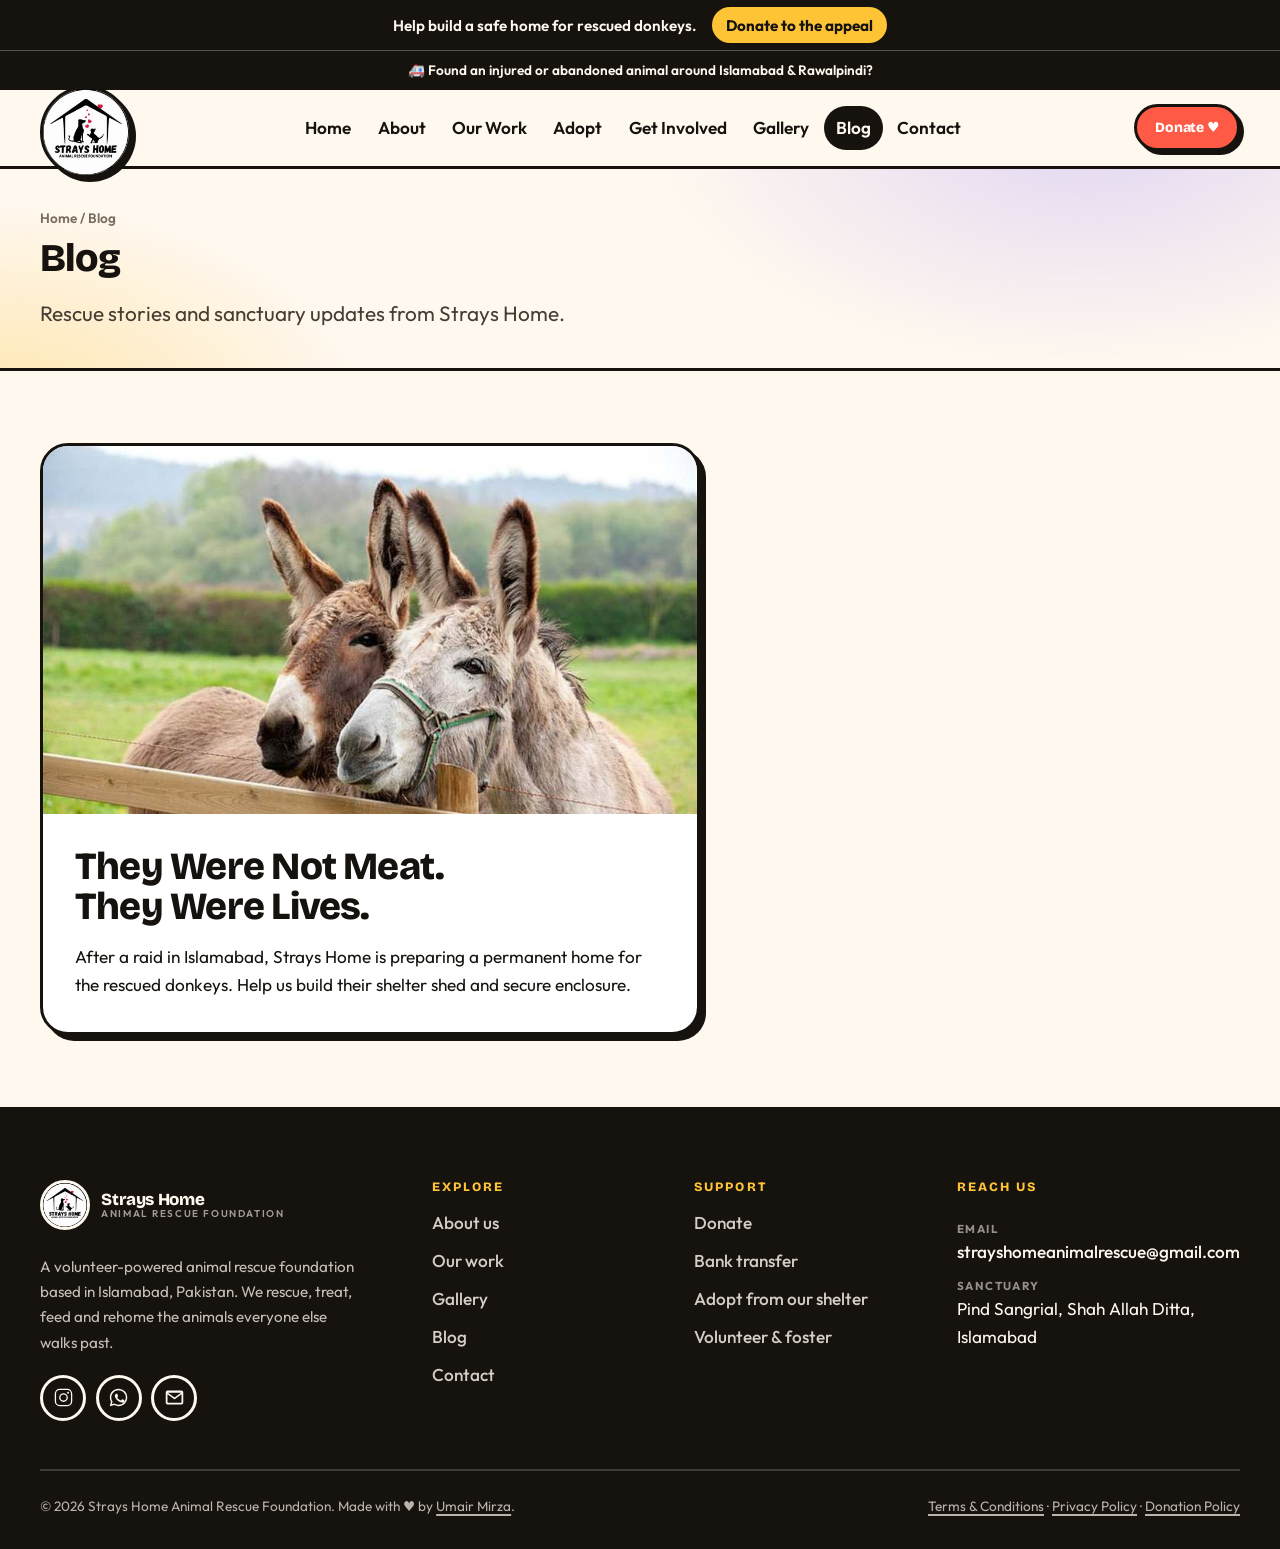
==== stories/index.html @ 831b4303 "Add donkey rescue story and donation appeal" ====
<!DOCTYPE html>
<html lang="en">
<head>
<meta charset="utf-8">
<meta name="viewport" content="width=device-width, initial-scale=1">
<title>Blog | Strays Home Animal Rescue Foundation</title>
<meta name="description" content="Read rescue stories and sanctuary updates from Strays Home Animal Rescue Foundation in Islamabad, Pakistan.">
<link rel="canonical" href="https://strayshome.com/stories/">
<meta name="robots" content="index, follow, max-image-preview:large">
<meta name="theme-color" content="#FFF8EF">
<meta property="og:type" content="website">
<meta property="og:site_name" content="Strays Home Animal Rescue Foundation">
<meta property="og:title" content="Blog | Strays Home Animal Rescue Foundation">
<meta property="og:description" content="Rescue stories and sanctuary updates from Strays Home in Islamabad.">
<meta property="og:url" content="https://strayshome.com/stories/">
<meta property="og:image" content="https://strayshome.com/logo.jpg">
<link rel="icon" href="../logo.jpg">
<link rel="preconnect" href="https://fonts.googleapis.com">
<link rel="preconnect" href="https://fonts.gstatic.com" crossorigin>
<link href="https://fonts.googleapis.com/css2?family=Bricolage+Grotesque:opsz,wght@12..96,700;12..96,800&family=Outfit:wght@400;500;600;700&display=swap" rel="stylesheet">
<link rel="stylesheet" href="../assets/css/styles.css">
<script type="application/ld+json">
{
  "@context": "https://schema.org",
  "@type": "BreadcrumbList",
  "itemListElement": [
    { "@type": "ListItem", "position": 1, "name": "Home", "item": "https://strayshome.com/" },
    { "@type": "ListItem", "position": 2, "name": "Blog", "item": "https://strayshome.com/stories/" }
  ]
}
</script>
</head>
<body>
<a class="skip-link" href="#main">Skip to content</a>

<div class="rescue-appeal">
  <div class="wrap rescue-appeal__inner">
    <p>Help build a safe home for rescued donkeys.</p>
    <a class="rescue-appeal__link" href="../donate.html#donkey-rescue">Donate to the appeal</a>
  </div>
</div>

<div class="topbar">
  <div class="wrap topbar__inner">
    <span>🚑 Found an injured or abandoned animal around Islamabad &amp; Rawalpindi?</span>

  </div>
</div>

<header class="site-header">
  <div class="wrap site-header__inner">
    <a class="brand" href="../index.html">
      <img class="brand__mark" src="../logo.jpg" alt="" width="50" height="50">
      <span>
        <span class="brand__name">Strays Home</span>
        <span class="brand__sub">Animal Rescue Foundation</span>
      </span>
    </a>
    <nav class="nav" id="primary-nav" aria-label="Primary">
      <a href="../index.html">Home</a>
      <a href="../about.html">About</a>
      <a href="../our-work.html">Our Work</a>
      <a href="../adopt.html">Adopt</a>
      <a href="../get-involved.html">Get Involved</a>
      <a href="../gallery.html">Gallery</a>
      <a href="./" aria-current="page">Blog</a>
      <a href="../contact.html">Contact</a>
      <a class="btn btn--sm nav__cta" href="../donate.html">Donate ♥</a>
    </nav>
    <div class="header-cta">
      <a class="btn btn--sm" href="../donate.html">Donate ♥</a>
      <button class="nav-toggle" type="button" aria-expanded="false" aria-controls="primary-nav" aria-label="Open menu"><span></span></button>
    </div>
  </div>
</header>

<main id="main">
  <section class="page-hero page-hero--compact">
    <div class="wrap">
      <p class="crumbs"><a href="../index.html">Home</a> / Blog</p>
      <h1>Blog</h1>
      <p class="lede mt-2">Rescue stories and sanctuary updates from Strays Home.</p>
    </div>
  </section>

  <section class="section section--tight" aria-label="Blog posts">
    <div class="wrap story-list">
      <article class="card story-preview">
        <img class="story-preview__photo" src="../assets/stories/donkey-rescue/donkeys-at-fence.jpg" alt="Two donkeys looking over a wooden fence" width="860" height="573" decoding="async">
        <div class="story-preview__body">
          <h2><a href="they-were-not-meat-they-were-lives/">They Were Not Meat. They Were Lives.</a></h2>
          <p class="mt-2">After a raid in Islamabad, Strays Home is preparing a permanent home for the rescued donkeys. Help us build their shelter shed and secure enclosure.</p>
        </div>
      </article>
    </div>
  </section>
</main>

<footer class="site-footer">
  <div class="wrap">
    <div class="footer__grid">
      <div>
        <a class="brand" href="../index.html">
          <img class="brand__mark" src="../logo.jpg" alt="" width="50" height="50">
          <span>
            <span class="brand__name">Strays Home</span>
            <span class="brand__sub">Animal Rescue Foundation</span>
          </span>
        </a>
        <p class="footer__about mt-2">
          A volunteer-powered animal rescue foundation based in Islamabad, Pakistan. We rescue,
          treat, feed and rehome the animals everyone else walks past.
        </p>
        <div class="socials">
          <a href="https://www.instagram.com/strayshomeanimalrescue" target="_blank" rel="noopener" aria-label="Strays Home on Instagram">
            <svg viewBox="0 0 24 24" aria-hidden="true"><path d="M7.75 2h8.5A5.75 5.75 0 0 1 22 7.75v8.5A5.75 5.75 0 0 1 16.25 22h-8.5A5.75 5.75 0 0 1 2 16.25v-8.5A5.75 5.75 0 0 1 7.75 2Zm0 1.5A4.25 4.25 0 0 0 3.5 7.75v8.5a4.25 4.25 0 0 0 4.25 4.25h8.5a4.25 4.25 0 0 0 4.25-4.25v-8.5A4.25 4.25 0 0 0 16.25 3.5h-8.5ZM12 7a5 5 0 1 1 0 10 5 5 0 0 1 0-10Zm0 1.5a3.5 3.5 0 1 0 0 7 3.5 3.5 0 0 0 0-7Zm5.25-.88a1.12 1.12 0 1 1 0-2.25 1.12 1.12 0 0 1 0 2.25Z"/></svg>
          </a>
          <a href="https://wa.me/923401534915" target="_blank" rel="noopener" aria-label="Message Strays Home on WhatsApp">
            <svg viewBox="0 0 24 24" aria-hidden="true"><path d="M12.04 2c-5.5 0-9.96 4.46-9.96 9.96 0 1.76.46 3.48 1.34 5L2 22l5.2-1.36a9.9 9.9 0 0 0 4.84 1.24c5.5 0 9.96-4.46 9.96-9.96 0-2.66-1.04-5.16-2.92-7.04A9.88 9.88 0 0 0 12.04 2Zm0 1.68c2.22 0 4.3.86 5.87 2.43a8.25 8.25 0 0 1 2.43 5.87c0 4.57-3.72 8.28-8.3 8.28a8.28 8.28 0 0 1-4.22-1.16l-.3-.18-3.13.82.84-3.05-.2-.31a8.24 8.24 0 0 1-1.27-4.4c0-4.57 3.72-8.3 8.28-8.3Zm-2.5 4.1c-.18 0-.47.07-.72.34-.25.27-.95.93-.95 2.26 0 1.33.97 2.62 1.11 2.8.14.18 1.9 2.9 4.62 3.97 2.26.89 2.72.71 3.21.67.49-.05 1.58-.65 1.8-1.27.22-.63.22-1.16.16-1.27-.07-.11-.25-.18-.52-.31-.27-.14-1.58-.78-1.83-.87-.24-.09-.42-.13-.6.14-.18.27-.68.87-.84 1.05-.15.18-.31.2-.58.07-.27-.14-1.13-.42-2.15-1.33-.8-.71-1.33-1.58-1.49-1.85-.16-.27-.02-.42.12-.55.12-.12.27-.31.4-.47.14-.16.18-.27.27-.45.09-.18.05-.34-.02-.47-.07-.14-.6-1.45-.82-1.98-.22-.52-.44-.45-.6-.46h-.51Z"/></svg>
          </a>
          <a href="mailto:strayshomeanimalrescue@gmail.com" aria-label="Email Strays Home">
            <svg viewBox="0 0 24 24" aria-hidden="true"><path d="M2 6a2 2 0 0 1 2-2h16a2 2 0 0 1 2 2v12a2 2 0 0 1-2 2H4a2 2 0 0 1-2-2V6Zm2.4.5L12 12l7.6-5.5H4.4ZM20 8.3l-7.42 5.36a1 1 0 0 1-1.16 0L4 8.3V18h16V8.3Z"/></svg>
          </a>

        </div>
      </div>
      <div>
        <h4>Explore</h4>
        <ul class="footer__links">
          <li><a href="../about.html">About us</a></li>
          <li><a href="../our-work.html">Our work</a></li>
          <li><a href="../gallery.html">Gallery</a></li>
          <li><a href="./">Blog</a></li>
          <li><a href="../contact.html">Contact</a></li>
        </ul>
      </div>
      <div>
        <h4>Support</h4>
        <ul class="footer__links">
          <li><a href="../donate.html">Donate</a></li>
          <li><a href="../donate.html#bank">Bank transfer</a></li>
          <li><a href="../adopt.html">Adopt from our shelter</a></li>
          <li><a href="../get-involved.html">Volunteer &amp; foster</a></li>
        </ul>
      </div>
      <div>
        <h4>Reach us</h4>
        <ul class="footer__links footer__links--contact">
          <li></li>
          <li><strong>Email</strong><a href="mailto:strayshomeanimalrescue@gmail.com">strayshomeanimalrescue@gmail.com</a></li>
          <li><strong>Sanctuary</strong>Pind Sangrial, Shah Allah Ditta, Islamabad</li>
        </ul>
      </div>
    </div>
    <div class="footer__bottom">
      <p>© <span data-year>2026</span> Strays Home Animal Rescue Foundation. Made with ♥ by <a href="https://www.linkedin.com/in/umair-m/" target="_blank" rel="noopener">Umair Mirza</a>.</p>
      <p>
        <a href="../terms.html">Terms &amp; Conditions</a> ·
        <a href="../privacy.html">Privacy Policy</a> ·
        <a href="../donate.html#transparency">Donation Policy</a>
      </p>
    </div>
  </div>
</footer>

<button class="to-top" type="button" aria-label="Back to top">↑</button>
<script src="../assets/js/main.js" defer></script>
</body>
</html>
---- assets/css/styles.css ----
/* =========================================================
   Strays Home Animal Rescue Foundation
   Design system + components
   ========================================================= */

/* ---------- Tokens ---------- */
:root {
  --ink: #16130f;
  --ink-2: #463d33;
  --ink-3: #7a6d60;

  --cream: #fff8ef;
  --cream-2: #ffeedd;
  --paper: #ffffff;

  --coral: #ff5a45;
  --coral-dark: #d83a26;
  --sun: #ffc336;
  --teal: #0fb6a0;
  --grape: #7b61ff;
  --sky: #37c2ff;

  --ring: rgba(255, 90, 69, 0.35);

  --r-sm: 12px;
  --r-md: 20px;
  --r-lg: 28px;
  --r-xl: 40px;
  --r-pill: 999px;

  --bd: 3px solid var(--ink);
  --shadow: 6px 6px 0 var(--ink);
  --shadow-sm: 4px 4px 0 var(--ink);
  --shadow-lg: 10px 10px 0 var(--ink);
  --shadow-soft: 0 18px 40px -18px rgba(22, 19, 15, 0.45);

  --maxw: 1200px;
  --pad: clamp(1rem, 4vw, 2.5rem);

  --font-display: "Bricolage Grotesque", "Outfit", system-ui, sans-serif;
  --font-body: "Outfit", system-ui, -apple-system, "Segoe UI", sans-serif;

  --header-h: 76px;
}

/* ---------- Reset ---------- */
*,
*::before,
*::after { box-sizing: border-box; }

* { margin: 0; }

html {
  -webkit-text-size-adjust: 100%;
  scroll-behavior: smooth;
  scroll-padding-top: calc(var(--header-h) + 16px);
}

body {
  font-family: var(--font-body);
  background: var(--cream);
  color: var(--ink);
  line-height: 1.65;
  font-size: clamp(1rem, 0.96rem + 0.2vw, 1.075rem);
  -webkit-font-smoothing: antialiased;
  overflow-x: hidden;
}

img, svg, video { display: block; max-width: 100%; }
img { height: auto; }

button, input, select, textarea { font: inherit; color: inherit; }

a { color: inherit; text-decoration-thickness: 2px; text-underline-offset: 3px; }

:focus-visible {
  outline: 3px solid var(--grape);
  outline-offset: 3px;
  border-radius: 6px;
}

h1, h2, h3, h4 {
  font-family: var(--font-display);
  line-height: 1.05;
  letter-spacing: -0.02em;
  font-weight: 800;
  text-wrap: balance;
}

h1 { font-size: clamp(2.4rem, 1.4rem + 4.4vw, 4.6rem); }
h2 { font-size: clamp(1.9rem, 1.2rem + 2.8vw, 3.1rem); }
h3 { font-size: clamp(1.25rem, 1.05rem + 0.9vw, 1.6rem); }

p { text-wrap: pretty; }

::selection { background: var(--sun); color: var(--ink); }

/* ---------- Utilities ---------- */
.wrap {
  width: min(100% - (var(--pad) * 2), var(--maxw));
  margin-inline: auto;
}
.wrap--wide { width: min(100% - (var(--pad) * 2), 1420px); }
.wrap--narrow {
  width: min(100% - (var(--pad) * 2), 760px);
  margin-inline: auto;
}

.section { padding-block: clamp(3.5rem, 2rem + 6vw, 7rem); position: relative; }
.section--tight { padding-block: clamp(2.5rem, 1.5rem + 4vw, 4.5rem); }

.skip-link {
  position: absolute;
  left: 12px;
  top: -100px;
  z-index: 999;
  background: var(--ink);
  color: var(--cream);
  padding: 0.75rem 1.25rem;
  border-radius: var(--r-pill);
  font-weight: 700;
  transition: top 0.2s ease;
}
.skip-link:focus { top: 12px; }

.sr-only {
  position: absolute;
  width: 1px; height: 1px;
  padding: 0; margin: -1px;
  overflow: hidden;
  clip: rect(0 0 0 0);
  white-space: nowrap;
  border: 0;
}

.center { text-align: center; }
.mx-auto { margin-inline: auto; }
.mt-1 { margin-top: 0.5rem; }
.mt-2 { margin-top: 1rem; }
.mt-3 { margin-top: 1.75rem; }
.mt-4 { margin-top: 2.5rem; }
.lede {
  font-size: clamp(1.05rem, 1rem + 0.5vw, 1.3rem);
  color: var(--ink-2);
  max-width: 62ch;
}
.muted { color: var(--ink-3); }
.small { font-size: 0.875rem; }

/* ---------- Eyebrow / chips ---------- */
.eyebrow {
  display: inline-flex;
  align-items: center;
  gap: 0.5rem;
  font-family: var(--font-display);
  font-weight: 800;
  font-size: 0.78rem;
  letter-spacing: 0.16em;
  text-transform: uppercase;
  background: var(--ink);
  color: var(--cream);
  padding: 0.4rem 0.9rem;
  border-radius: var(--r-pill);
}
.eyebrow--sun { background: var(--sun); color: var(--ink); }
.eyebrow--teal { background: var(--teal); color: #04211d; }
.eyebrow--coral { background: var(--coral); color: #fff; }

.chip {
  display: inline-flex;
  align-items: center;
  gap: 0.45rem;
  border: var(--bd);
  background: var(--paper);
  border-radius: var(--r-pill);
  padding: 0.35rem 0.85rem;
  font-weight: 600;
  font-size: 0.9rem;
}

/* ---------- Buttons ---------- */
.btn {
  --btn-bg: var(--coral);
  --btn-fg: #fff;
  display: inline-flex;
  align-items: center;
  justify-content: center;
  gap: 0.6rem;
  font-family: var(--font-display);
  font-weight: 800;
  font-size: 1rem;
  letter-spacing: -0.01em;
  text-decoration: none;
  background: var(--btn-bg);
  color: var(--btn-fg);
  border: var(--bd);
  border-radius: var(--r-pill);
  padding: 0.85rem 1.6rem;
  box-shadow: var(--shadow-sm);
  cursor: pointer;
  transition: transform 0.14s ease, box-shadow 0.14s ease, background 0.18s ease;
}
.btn:hover { transform: translate(-2px, -2px); box-shadow: 7px 7px 0 var(--ink); }
.btn:active { transform: translate(2px, 2px); box-shadow: 1px 1px 0 var(--ink); }

.btn--sun { --btn-bg: var(--sun); --btn-fg: var(--ink); }
.btn--teal { --btn-bg: var(--teal); --btn-fg: #04211d; }
.btn--grape { --btn-bg: var(--grape); --btn-fg: #fff; }
.btn--ink { --btn-bg: var(--ink); --btn-fg: var(--cream); }
.btn--paper { --btn-bg: var(--paper); --btn-fg: var(--ink); }
.btn--lg { font-size: 1.1rem; padding: 1.05rem 2rem; box-shadow: var(--shadow); }
.btn--sm { font-size: 0.875rem; padding: 0.55rem 1.1rem; }
.btn--block { width: 100%; }

.btn-row { display: flex; flex-wrap: wrap; gap: 0.9rem; }

/* ---------- Header ---------- */
.topbar {
  background: var(--ink);
  color: var(--cream);
  font-size: 0.85rem;
  font-weight: 600;
}
.topbar__inner {
  display: flex;
  align-items: center;
  justify-content: center;
  gap: 1.25rem;
  flex-wrap: wrap;
  padding: 0.5rem 0;
  text-align: center;
}
.topbar a { color: var(--sun); font-weight: 800; }
@media (max-width: 780px) {
  .topbar { display: none; }
}

.rescue-appeal {
  background: var(--ink);
  color: var(--cream);
  border-bottom: 1px solid rgba(255, 248, 239, 0.28);
}
.rescue-appeal__inner {
  display: flex;
  flex-wrap: wrap;
  align-items: center;
  justify-content: center;
  gap: 0.35rem 1rem;
  padding-block: 0.45rem;
  text-align: center;
  font-size: 0.95rem;
  font-weight: 600;
}
.rescue-appeal__link {
  display: inline-flex;
  align-items: center;
  min-height: 36px;
  padding-inline: 0.9rem;
  border-radius: var(--r-pill);
  background: var(--sun);
  color: var(--ink);
  font-weight: 700;
  text-decoration: none;
}
.rescue-appeal__link:hover { background: var(--cream); text-decoration: underline; }

.site-header {
  position: sticky;
  top: 0;
  z-index: 100;
  background: rgba(255, 248, 239, 0.86);
  backdrop-filter: blur(14px);
  -webkit-backdrop-filter: blur(14px);
  border-bottom: 3px solid var(--ink);
}
.site-header__inner {
  min-height: var(--header-h);
  display: flex;
  align-items: center;
  gap: 1rem;
  justify-content: space-between;
}

.brand {
  display: inline-flex;
  align-items: center;
  gap: 0.7rem;
  text-decoration: none;
  font-family: var(--font-display);
  font-weight: 800;
  line-height: 1.02;
}
.brand__mark {
  width: 50px; height: 50px;
  border-radius: 50%;
  border: 3px solid var(--ink);
  background: var(--ink);
  flex: none;
}
.brand__name { font-size: 1.06rem; letter-spacing: -0.02em; }
.brand__sub {
  display: block;
  font-family: var(--font-body);
  font-weight: 600;
  font-size: 0.62rem;
  letter-spacing: 0.16em;
  text-transform: uppercase;
  color: var(--ink-3);
}
.site-header .brand > span {
  position: absolute;
  width: 1px;
  height: 1px;
  padding: 0;
  margin: -1px;
  overflow: hidden;
  clip: rect(0 0 0 0);
  white-space: nowrap;
  border: 0;
}
.site-header .brand__mark {
  width: 92px;
  height: 92px;
  margin-block: -18px;
  background: var(--paper);
  box-shadow: var(--shadow-sm);
  transform: translateY(4px);
}
@media (max-width: 520px) {
  .site-header .brand__mark {
    width: 86px;
    height: 86px;
    margin-block: -15px;
    transform: translateY(3px);
  }
}

.nav { display: flex; align-items: center; gap: 0.15rem; }
.nav a {
  text-decoration: none;
  font-weight: 600;
  padding: 0.5rem 0.75rem;
  border-radius: var(--r-pill);
  white-space: nowrap;
  transition: background 0.15s ease, color 0.15s ease;
}
.nav a:hover { background: var(--cream-2); }
.nav a[aria-current="page"],
.nav a[aria-current="location"] {
  background: var(--ink);
  color: var(--cream);
}
.nav .nav__cta { display: none; }

.header-cta { display: flex; align-items: center; gap: 0.6rem; }

.nav-toggle {
  display: none;
  width: 48px; height: 48px;
  border: var(--bd);
  border-radius: 14px;
  background: var(--paper);
  box-shadow: var(--shadow-sm);
  cursor: pointer;
  place-items: center;
}
.nav-toggle span {
  display: block;
  width: 22px; height: 3px;
  background: var(--ink);
  border-radius: 3px;
  position: relative;
  transition: transform 0.2s ease, opacity 0.2s ease;
}
.nav-toggle span::before,
.nav-toggle span::after {
  content: "";
  position: absolute;
  left: 0;
  width: 22px; height: 3px;
  background: var(--ink);
  border-radius: 3px;
  transition: transform 0.2s ease;
}
.nav-toggle span::before { top: -7px; }
.nav-toggle span::after { top: 7px; }
.nav-toggle[aria-expanded="true"] span { background: transparent; }
.nav-toggle[aria-expanded="true"] span::before { top: 0; transform: rotate(45deg); }
.nav-toggle[aria-expanded="true"] span::after { top: 0; transform: rotate(-45deg); }

@media (max-width: 1080px) {
  .nav-toggle { display: grid; }
  .header-cta .btn { display: none; }
  .nav {
    position: absolute;
    top: 100%;
    left: 0;
    right: 0;
    flex-direction: column;
    align-items: stretch;
    gap: 0.25rem;
    background: var(--cream);
    border-bottom: 3px solid var(--ink);
    padding: 1rem var(--pad) 1.75rem;
    max-height: calc(100dvh - var(--header-h));
    overflow-y: auto;
    opacity: 0;
    visibility: hidden;
    transform: translateY(-10px);
    transition: transform 0.25s cubic-bezier(0.22, 1, 0.36, 1), opacity 0.2s ease, visibility 0.2s;
    box-shadow: var(--shadow-soft);
  }
  .nav[data-open="true"] { opacity: 1; visibility: visible; transform: translateY(0); }
  .nav a { padding: 0.85rem 1rem; font-size: 1.05rem; border-radius: 14px; }
  .nav .btn { margin-top: 0.75rem; }
  .nav .nav__cta { display: inline-flex; }
}

/* ---------- Hero ---------- */
.hero {
  position: relative;
  overflow: hidden;
  padding-block: clamp(1.75rem, 0.75rem + 4vw, 3.25rem) clamp(1.75rem, 0.9rem + 3vw, 3.25rem);
  background:
    radial-gradient(900px 520px at 88% -10%, rgba(255, 195, 54, 0.35), transparent 62%),
    var(--cream);
}
.hero__grid {
  display: grid;
  grid-template-columns: 1.05fr 0.95fr;
  grid-template-areas:
    "intro   art"
    "lede    art"
    "actions art";
  gap: clamp(2rem, 4vw, 4rem);
  align-items: start;
  margin-top: 20px;
}
.hero__intro { grid-area: intro; }
.hero__lede { grid-area: lede; }
.hero__art { grid-area: art; }
.hero__actions { grid-area: actions; }
@media (max-width: 900px) {
  .hero__grid {
    grid-template-columns: 1fr;
    grid-template-areas:
      "intro"
      "lede"
      "art"
      "actions";
  }
  .hero__actions {
    width: min(88vw, 440px);
    margin-inline: auto;
    text-align: center;
  }
  .hero__actions .btn-row {
    justify-content: center;
    transform: translateX(-0.75rem);
  }
  .hero__stats { justify-content: center; }
  .hero__stat { text-align: center; }
  .hero__stat--desktop { display: none; }
  .hero__intro .eyebrow { display: none; }
}

.hero h1 { font-size: clamp(2.2rem, 1.3rem + 3.3vw, 3.6rem); }

.hero h1 .hl {
  position: relative;
  display: inline-block;
  color: var(--coral);
}
.hero h1 .hl::after {
  content: "";
  position: absolute;
  left: -2%;
  right: -2%;
  bottom: 0.06em;
  height: 0.24em;
  background: var(--sun);
  border-radius: var(--r-pill);
  z-index: -1;
  transform: rotate(-1.2deg);
}

.hero__stats {
  display: flex;
  flex-wrap: wrap;
  gap: 0.75rem 2rem;
  margin-top: 1.75rem;
  padding-top: 1.25rem;
  border-top: 3px dashed rgba(22, 19, 15, 0.25);
}
.hero__stat strong {
  display: block;
  font-family: var(--font-display);
  font-size: clamp(1.6rem, 1.2rem + 1.4vw, 2.3rem);
  line-height: 1;
}
.hero__stat span { font-size: 0.85rem; font-weight: 600; color: var(--ink-2); }

.hero__art {
  position: relative;
  margin-top: clamp(0.75rem, 1.5vw, 1.35rem);
}
@media (max-width: 900px) {
  .hero__art {
    margin-top: 0;
    width: min(88vw, 440px);
    margin-inline: auto;
  }
}
.hero__card {
  border: var(--bd);
  border-radius: var(--r-xl);
  overflow: hidden;
  box-shadow: var(--shadow-lg);
  background: var(--paper);
  aspect-ratio: 4 / 4.2;
  max-height: min(58vh, 540px);
  transform: rotate(1.4deg);
}
@media (max-width: 900px) {
  .hero__card { transform: none; }
}
.hero__card img,
.hero__card .ph { width: 100%; height: 100%; object-fit: cover; }

.hero__badge {
  position: absolute;
  border: var(--bd);
  border-radius: var(--r-md);
  background: var(--paper);
  box-shadow: var(--shadow-sm);
  padding: 0.7rem 1rem;
  font-weight: 700;
  font-size: 0.9rem;
  display: flex;
  align-items: center;
  gap: 0.6rem;
}
.hero__badge--a { left: -10px; top: 12%; transform: rotate(-4deg); background: var(--sun); }
.hero__badge--b { right: -10px; bottom: 10%; transform: rotate(3deg); background: var(--teal); color: #04211d; }
@media (max-width: 520px) {
  .hero__badge--a { left: 0; }
  .hero__badge--b { right: 0; }
}

/* ---------- Ticker ---------- */
.ticker {
  background: var(--ink);
  color: var(--cream);
  border-block: 3px solid var(--ink);
  overflow: hidden;
  padding: 0.7rem 0;
}
.ticker__track {
  display: flex;
  gap: 2.5rem;
  width: max-content;
  animation: slide-x 28s linear infinite;
}
.ticker__track span {
  font-family: var(--font-display);
  font-weight: 800;
  text-transform: uppercase;
  letter-spacing: 0.1em;
  font-size: 0.95rem;
  display: inline-flex;
  align-items: center;
  gap: 2.5rem;
  white-space: nowrap;
}
.ticker__track span::after { content: "🐾"; }

@keyframes slide-x {
  from { transform: translateX(0); }
  to { transform: translateX(-50%); }
}

/* ---------- Section heads ---------- */
.section__head { max-width: 68ch; margin-bottom: clamp(2rem, 1rem + 2vw, 3rem); }
.section__head.center { margin-inline: auto; }
.section__head .eyebrow { margin-bottom: 1rem; }
.section__head p { margin-top: 1rem; }

/* ---------- Cards ---------- */
.grid { display: grid; gap: clamp(1rem, 0.6rem + 1.4vw, 1.75rem); }
.grid--2 { grid-template-columns: repeat(auto-fit, minmax(280px, 1fr)); }
.grid--3 { grid-template-columns: repeat(auto-fit, minmax(268px, 1fr)); }
.grid--4 { grid-template-columns: repeat(auto-fit, minmax(215px, 1fr)); }

.card {
  background: var(--paper);
  border: var(--bd);
  border-radius: var(--r-lg);
  padding: clamp(1.4rem, 1rem + 1vw, 2rem);
  box-shadow: var(--shadow);
  display: flex;
  flex-direction: column;
  gap: 0.75rem;
  transition: transform 0.16s ease, box-shadow 0.16s ease;
}
.card--hover:hover { transform: translate(-3px, -3px); box-shadow: 9px 9px 0 var(--ink); }
.card--cream { background: var(--cream-2); }
.card--sun { background: var(--sun); }
.card--teal { background: var(--teal); color: #04211d; }
.card--coral { background: var(--coral); color: #fff; }
.card--ink { background: var(--ink); color: var(--cream); }
.card--ink .muted, .card--coral .muted { color: rgba(255, 255, 255, 0.75); }
.card p { color: inherit; }
.card--flat { box-shadow: none; }

.card__icon {
  width: 56px; height: 56px;
  display: grid;
  place-items: center;
  border: var(--bd);
  border-radius: 18px;
  background: var(--cream);
  font-size: 1.6rem;
  flex: none;
}
.card h3 { margin-top: 0.25rem; }
.card__link {
  margin-top: auto;
  padding-top: 0.5rem;
  font-family: var(--font-display);
  font-weight: 800;
  text-decoration: none;
  display: inline-flex;
  align-items: center;
  gap: 0.4rem;
  max-width: 100%;
  overflow-wrap: anywhere;
  word-break: break-word;
}
.card__link:hover { gap: 0.75rem; }
.card__link::after { content: "→"; transition: transform 0.15s ease; }

/* ---------- Stats band ---------- */
.stats {
  background: var(--ink);
  color: var(--cream);
  border-block: 3px solid var(--ink);
}
.stats__grid {
  display: grid;
  grid-template-columns: repeat(auto-fit, minmax(180px, 1fr));
  gap: 1.5rem;
  padding-block: clamp(2.5rem, 1.5rem + 3vw, 4rem);
  text-align: center;
}
.stat__num {
  font-family: var(--font-display);
  font-weight: 800;
  font-size: clamp(2.4rem, 1.6rem + 3vw, 4rem);
  line-height: 1;
  color: var(--sun);
}
.stat__num .plus { color: var(--coral); }
.stat__label {
  margin-top: 0.5rem;
  font-weight: 600;
  font-size: 0.92rem;
  color: rgba(255, 248, 239, 0.78);
}

/* ---------- Marquee gallery ---------- */
.marquee-block { overflow: hidden; padding-block: clamp(1.5rem, 1rem + 2vw, 3rem); }
.marquee {
  display: flex;
  gap: 1.1rem;
  width: max-content;
  padding-block: 0.55rem;
  animation: slide-x var(--speed, 60s) linear infinite;
}
.marquee--reverse { animation-direction: reverse; }

.marquee__item {
  width: clamp(190px, 24vw, 300px);
  aspect-ratio: 4 / 5;
  border: var(--bd);
  border-radius: var(--r-md);
  overflow: hidden;
  box-shadow: var(--shadow-sm);
  background: var(--cream-2);
  flex: none;
  position: relative;
  padding: 0;
  cursor: zoom-in;
  transition: transform 0.18s ease;
}
.marquee__item:nth-child(odd) { transform: rotate(-1.1deg); }
.marquee__item:nth-child(even) { transform: rotate(1.1deg); }
.marquee__item:hover { transform: rotate(0deg) scale(1.03); z-index: 2; }
.marquee__item img,
.marquee__item .ph { width: 100%; height: 100%; object-fit: cover; }

.marquee-fade { position: relative; overflow: hidden; }
.marquee-fade::before,
.marquee-fade::after {
  content: "";
  position: absolute;
  top: 0; bottom: 0;
  width: clamp(40px, 8vw, 140px);
  z-index: 3;
  pointer-events: none;
}
.marquee-fade::before { left: 0; background: linear-gradient(90deg, var(--cream), transparent); }
.marquee-fade::after { right: 0; background: linear-gradient(270deg, var(--cream), transparent); }

/* ---------- Photo placeholder tiles ---------- */
.ph {
  display: grid;
  place-items: center;
  align-content: center;
  gap: 0.4rem;
  width: 100%;
  height: 100%;
  color: rgba(22, 19, 15, 0.55);
  font-family: var(--font-display);
  font-weight: 800;
  font-size: 0.72rem;
  letter-spacing: 0.14em;
  text-transform: uppercase;
  text-align: center;
  padding: 1rem;
  background: linear-gradient(135deg, var(--cream-2), #ffd9c2);
}
.ph svg { width: 34%; max-width: 76px; opacity: 0.5; }
.ph--1 { background: linear-gradient(135deg, #ffe3b8, #ffb4a2); }
.ph--2 { background: linear-gradient(135deg, #c9f2ea, #9fd8ff); }
.ph--3 { background: linear-gradient(135deg, #ffd9e6, #d9c7ff); }
.ph--4 { background: linear-gradient(135deg, #fff0c2, #ffd08a); }
.ph--5 { background: linear-gradient(135deg, #d6f5c9, #a8e6cf); }
.ph--6 { background: linear-gradient(135deg, #ffd6cc, #ffb3c1); }
.ph--7 { background: linear-gradient(135deg, #cfe3ff, #b8c9ff); }
.ph--8 { background: linear-gradient(135deg, #ffe8d1, #f9c7a0); }

/* ---------- Donate ---------- */
.donate-hero {
  background:
    radial-gradient(800px 400px at 80% 0%, rgba(255, 90, 69, 0.28), transparent 60%),
    var(--cream);
}

.amounts { display: grid; grid-template-columns: repeat(auto-fit, minmax(150px, 1fr)); gap: 1rem; }
.amount {
  border: var(--bd);
  border-radius: var(--r-md);
  background: var(--paper);
  box-shadow: var(--shadow-sm);
  padding: 1.1rem 1rem;
  text-align: left;
  cursor: pointer;
  transition: transform 0.15s ease, background 0.15s ease, box-shadow 0.15s ease;
}
.amount:hover { transform: translate(-2px, -2px); box-shadow: 6px 6px 0 var(--ink); }
.amount[aria-pressed="true"] { background: var(--sun); }
.amount__value { font-family: var(--font-display); font-weight: 800; font-size: 1.45rem; line-height: 1.1; }
.amount__desc { font-size: 0.85rem; color: var(--ink-2); margin-top: 0.35rem; }

.bank {
  border: var(--bd);
  border-radius: var(--r-lg);
  background: var(--paper);
  box-shadow: var(--shadow);
  overflow: hidden;
}
.bank__head {
  background: var(--ink);
  color: var(--cream);
  padding: 1rem 1.4rem;
  display: flex;
  align-items: center;
  gap: 0.75rem;
  font-family: var(--font-display);
  font-weight: 800;
}
.bank__body { padding: 0.5rem 1.4rem 1.4rem; }
.bank__row {
  display: flex;
  flex-wrap: wrap;
  align-items: center;
  gap: 0.5rem 1rem;
  padding: 0.95rem 0;
  border-bottom: 2px dashed rgba(22, 19, 15, 0.18);
}
.bank__row:last-child { border-bottom: 0; }
.bank__label {
  font-size: 0.74rem;
  letter-spacing: 0.14em;
  text-transform: uppercase;
  font-weight: 700;
  color: var(--ink-3);
  flex: 0 0 150px;
}
.bank__value {
  font-weight: 700;
  font-size: 1.02rem;
  word-break: break-word;
  flex: 1 1 200px;
}
.bank__value code {
  font-family: ui-monospace, "SFMono-Regular", Menlo, Consolas, monospace;
  font-size: 0.98rem;
  letter-spacing: 0.04em;
}
.copy-btn {
  border: 2px solid var(--ink);
  background: var(--cream-2);
  border-radius: var(--r-pill);
  padding: 0.35rem 0.85rem;
  font-size: 0.8rem;
  font-weight: 800;
  cursor: pointer;
  white-space: nowrap;
}
.copy-btn:hover { background: var(--sun); }
.copy-btn[data-copied="true"] { background: var(--teal); color: #04211d; }

/* ---------- Split / feature ---------- */
.split {
  display: grid;
  grid-template-columns: repeat(auto-fit, minmax(300px, 1fr));
  gap: clamp(1.5rem, 1rem + 3vw, 3.5rem);
  align-items: center;
}
.frame {
  border: var(--bd);
  border-radius: var(--r-xl);
  overflow: hidden;
  box-shadow: var(--shadow-lg);
  background: var(--cream-2);
  aspect-ratio: 5 / 4;
}
.frame img, .frame .ph { width: 100%; height: 100%; object-fit: cover; }
.frame--tilt { transform: rotate(-1.5deg); }

/* ---------- Instagram band ---------- */
.ig-band {
  background: linear-gradient(120deg, #ffd15c, #ff5a45 45%, #7b61ff 100%);
  border-block: 3px solid var(--ink);
  color: #fff;
}
.ig-band .wrap { padding-block: clamp(2.5rem, 1.5rem + 3vw, 4.5rem); }
.ig-band h2 { color: #fff; }
.ig-band p { color: rgba(255, 255, 255, 0.92); }

/* ---------- Steps ---------- */
.steps { counter-reset: step; display: grid; gap: 1.25rem; }
.step {
  display: grid;
  grid-template-columns: 60px 1fr;
  gap: 1.1rem;
  align-items: start;
  border: var(--bd);
  border-radius: var(--r-lg);
  background: var(--paper);
  padding: 1.25rem;
  box-shadow: var(--shadow-sm);
}
.step::before {
  counter-increment: step;
  content: counter(step);
  width: 60px; height: 60px;
  display: grid;
  place-items: center;
  border: var(--bd);
  border-radius: 50%;
  background: var(--sun);
  font-family: var(--font-display);
  font-weight: 800;
  font-size: 1.5rem;
}

/* ---------- FAQ ---------- */
.faq {
  display: grid;
  gap: 0.9rem;
  margin-inline: auto;
}
.faq details {
  border: var(--bd);
  border-radius: var(--r-md);
  background: var(--paper);
  box-shadow: var(--shadow-sm);
  overflow: hidden;
}
.faq summary {
  position: relative;
  cursor: pointer;
  list-style: none;
  padding: 1.1rem 3.2rem;
  font-family: var(--font-display);
  font-weight: 800;
  font-size: 1.05rem;
  text-align: center;
}
.faq summary::-webkit-details-marker { display: none; }
.faq summary::after {
  content: "+";
  position: absolute;
  right: 1.3rem;
  top: 50%;
  font-size: 1.6rem;
  line-height: 1;
  transform: translateY(-50%);
  transition: transform 0.2s ease;
}
.faq details[open] summary { background: var(--sun); }
.faq details[open] summary::after { transform: translateY(-50%) rotate(45deg); }
.faq details > p, .faq details > ul { padding: 0 1.3rem 1.2rem; margin-top: 1rem; }

/* ---------- Forms ---------- */
.form { display: grid; gap: 1.1rem; }
.field { display: grid; gap: 0.4rem; }
.field label { font-weight: 700; font-size: 0.92rem; }
.field input,
.field select,
.field textarea {
  border: var(--bd);
  border-radius: 14px;
  background: var(--paper);
  padding: 0.8rem 1rem;
  width: 100%;
}
.field textarea { min-height: 150px; resize: vertical; }
.field input:focus, .field select:focus, .field textarea:focus {
  outline: none;
  box-shadow: 0 0 0 4px var(--ring);
}
.field--row { display: grid; grid-template-columns: repeat(auto-fit, minmax(220px, 1fr)); gap: 1.1rem; }
.form__note { font-size: 0.85rem; color: var(--ink-3); }

/* ---------- Prose (legal pages) ---------- */
.prose { max-width: 72ch; }
.prose h2 { margin-top: 2.75rem; font-size: clamp(1.4rem, 1.15rem + 1vw, 1.9rem); }
.prose h3 { margin-top: 1.75rem; font-size: 1.15rem; }
.prose p, .prose ul, .prose ol { margin-top: 1rem; }
.prose ul, .prose ol { padding-left: 1.3rem; }
.prose li { margin-top: 0.4rem; }
.prose a { color: var(--coral-dark); font-weight: 600; }

/* ---------- Page hero ---------- */
.page-hero {
  padding-block: clamp(2.5rem, 1.5rem + 4vw, 4.5rem);
  border-bottom: 3px solid var(--ink);
  background:
    radial-gradient(700px 380px at 85% -20%, rgba(123, 97, 255, 0.22), transparent 62%),
    radial-gradient(600px 340px at 0% 120%, rgba(255, 195, 54, 0.35), transparent 60%),
    var(--cream);
}
.page-hero--compact { padding-block: clamp(1.4rem, 1rem + 2vw, 2.4rem); }
.page-hero--compact h1 { font-size: clamp(1.65rem, 1.2rem + 1.8vw, 2.45rem); }
.page-hero--compact .crumbs { margin-bottom: 0.55rem; }
.crumbs { font-size: 0.85rem; font-weight: 600; color: var(--ink-3); margin-bottom: 0.9rem; }
.crumbs a { text-decoration: none; }
.crumbs a:hover { text-decoration: underline; }

/* ---------- Blog ---------- */
.story-list {
  display: grid;
  gap: 1.75rem;
  grid-template-columns: repeat(auto-fit, minmax(min(100%, 320px), 1fr));
}
.story-preview { max-width: 660px; overflow: hidden; padding: 0; gap: 0; }
.story-preview__photo { width: 100%; aspect-ratio: 16 / 9; object-fit: cover; object-position: center 37%; }
.story-preview__body { padding: clamp(1rem, 3vw, 2rem); }
.story-preview__body h2 { font-size: clamp(1.55rem, 3vw, 2.4rem); }
.story-preview__body h2 a { text-decoration: none; }
.story-preview__body h2 a:hover, .story-preview__body h2 a:focus-visible { text-decoration: underline; }

.story__byline { font-weight: 600; color: var(--ink-2); }
.story__photo {
  display: block;
  width: 100%;
  border: var(--bd);
  border-radius: var(--r-md);
}
.story__body { margin-top: clamp(2rem, 6vw, 3.5rem); }
.story__photos {
  display: grid;
  gap: 0.85rem;
  margin-block: 1.75rem;
}
.story__photos .story__photo { aspect-ratio: 3 / 2; object-fit: cover; }
.story__donate .btn { color: var(--ink); }
@media (min-width: 560px) {
  .story__photos { grid-template-columns: repeat(2, minmax(0, 1fr)); }
}

/* ---------- Callout ---------- */
.callout {
  border: var(--bd);
  border-left-width: 10px;
  border-radius: var(--r-md);
  background: var(--paper);
  padding: 1.2rem 1.4rem;
  box-shadow: var(--shadow-sm);
}
.callout--warn { border-left-color: var(--coral); background: #fff3f1; }
.callout--info { border-left-color: var(--teal); background: #eefbf8; }
.callout--sun { border-left-color: var(--sun); background: #fff8e3; }

/* ---------- CTA band ---------- */
.cta-band {
  border: var(--bd);
  border-radius: var(--r-xl);
  background: var(--ink);
  color: var(--cream);
  padding: clamp(2rem, 1.2rem + 3vw, 3.5rem);
  box-shadow: var(--shadow-lg);
  text-align: center;
  position: relative;
  overflow: hidden;
}
.cta-band h2 { color: var(--sun); }
.cta-band p { color: rgba(255, 248, 239, 0.85); margin-inline: auto; }
.cta-band .btn-row { justify-content: center; }

/* ---------- Gallery wall (gallery.html) ---------- */
.gallery-wall-section { padding-block: clamp(0.9rem, 0.6rem + 2vw, 2rem) clamp(2.5rem, 1.5rem + 4vw, 4.5rem); }
.gallery-wall-section > .wrap--wide { padding-block: 0 !important; }
.wall {
  display: grid;
  grid-template-columns: repeat(4, 1fr);
  gap: 1rem;
  height: clamp(560px, 84vh, 1000px);
  overflow: hidden;
  -webkit-mask-image: linear-gradient(180deg, transparent, #000 9%, #000 91%, transparent);
  mask-image: linear-gradient(180deg, transparent, #000 9%, #000 91%, transparent);
}
.wall__col { display: grid; gap: 1rem; align-content: start; animation: slide-y var(--speed, 48s) linear infinite; }
.wall__col--down { animation-direction: reverse; }
.wall__item {
  border: var(--bd);
  border-radius: var(--r-md);
  overflow: hidden;
  box-shadow: var(--shadow-sm);
  aspect-ratio: 4 / 5;
  background: var(--cream-2);
  padding: 0;
  cursor: zoom-in;
  display: block;
  width: 100%;
}
.wall__item img, .wall__item .ph { width: 100%; height: 100%; object-fit: cover; }

@keyframes slide-y {
  from { transform: translateY(0); }
  to { transform: translateY(-50%); }
}

@media (max-width: 900px) { .wall { grid-template-columns: repeat(2, 1fr); } }

/* ---------- Lightbox ---------- */
.lightbox {
  position: fixed;
  inset: 0;
  z-index: 200;
  background: rgba(12, 10, 8, 0.9);
  display: grid;
  place-items: center;
  padding: clamp(1rem, 4vw, 3rem);
  border: 0;
}
.lightbox[hidden] { display: none; }
.lightbox__inner {
  max-width: min(1000px, 100%);
  max-height: 86vh;
  border: var(--bd);
  border-radius: var(--r-lg);
  overflow: hidden;
  background: var(--cream);
  box-shadow: var(--shadow-lg);
}
.lightbox__inner img { max-height: 74vh; width: auto; margin-inline: auto; }
.lightbox__cap { display: none; }
.lightbox__close {
  position: absolute;
  top: clamp(0.75rem, 3vw, 1.5rem);
  right: clamp(0.75rem, 3vw, 1.5rem);
  width: 48px; height: 48px;
  border-radius: 50%;
  border: var(--bd);
  background: var(--sun);
  font-size: 1.4rem;
  font-weight: 800;
  cursor: pointer;
  box-shadow: var(--shadow-sm);
}

/* ---------- Footer ---------- */
.site-footer {
  background: var(--ink);
  color: var(--cream);
  border-top: 3px solid var(--ink);
  padding-block: clamp(3rem, 2rem + 3vw, 4.5rem) 2rem;
}
.footer__grid {
  display: grid;
  grid-template-columns: 1.6fr repeat(3, 1fr);
  gap: clamp(1.75rem, 1rem + 3vw, 3rem);
}
@media (max-width: 900px) { .footer__grid { grid-template-columns: 1fr 1fr; } }
@media (max-width: 560px) { .footer__grid { grid-template-columns: 1fr; } }

.site-footer h4 {
  font-size: 0.8rem;
  letter-spacing: 0.16em;
  text-transform: uppercase;
  color: var(--sun);
  margin-bottom: 1rem;
}
.footer__links { list-style: none; padding: 0; display: grid; gap: 0.6rem; }
.footer__links a { text-decoration: none; color: rgba(255, 248, 239, 0.82); font-weight: 500; }
.footer__links a:hover { color: var(--sun); text-decoration: underline; }
.site-footer .brand { color: var(--cream); }
.site-footer .brand__sub { color: rgba(255, 248, 239, 0.6); }
.site-footer .brand__mark { border-color: var(--cream); background: var(--cream); }
.footer__about { color: rgba(255, 248, 239, 0.75); max-width: 42ch; font-size: 0.95rem; }
.footer__links--contact a { color: var(--cream); }
.footer__links strong { display: block; font-size: 0.72rem; letter-spacing: 0.12em; text-transform: uppercase; color: rgba(255, 248, 239, 0.55); }

.socials { display: flex; gap: 0.6rem; margin-top: 1.25rem; flex-wrap: wrap; }
.socials a {
  width: 46px; height: 46px;
  display: grid;
  place-items: center;
  border: 3px solid var(--cream);
  border-radius: 50%;
  color: var(--cream);
  transition: background 0.15s ease, color 0.15s ease, transform 0.15s ease;
}
.socials a:hover { background: var(--sun); color: var(--ink); border-color: var(--sun); transform: translateY(-3px); }
.socials svg { width: 21px; height: 21px; fill: currentColor; }

.footer__bottom {
  margin-top: 3rem;
  padding-top: 1.5rem;
  border-top: 2px solid rgba(255, 248, 239, 0.18);
  display: flex;
  flex-wrap: wrap;
  gap: 0.75rem 1.5rem;
  justify-content: space-between;
  align-items: center;
  font-size: 0.85rem;
  color: rgba(255, 248, 239, 0.7);
}
.footer__bottom a { color: rgba(255, 248, 239, 0.7); }

/* ---------- Sticky mobile donate bar ---------- */
.donate-bar {
  position: fixed;
  left: 0; right: 0; bottom: 0;
  z-index: 90;
  display: none;
  gap: 0.6rem;
  padding: 0.6rem var(--pad) calc(0.6rem + env(safe-area-inset-bottom));
  background: var(--cream);
  border-top: 3px solid var(--ink);
}
.donate-bar .btn { flex: 1; padding: 0.75rem 1rem; box-shadow: none; }

/* ---------- Back to top ---------- */
.to-top {
  position: fixed;
  right: 18px;
  bottom: 18px;
  z-index: 80;
  width: 50px; height: 50px;
  border: var(--bd);
  border-radius: 50%;
  background: var(--sun);
  box-shadow: var(--shadow-sm);
  font-size: 1.2rem;
  font-weight: 800;
  cursor: pointer;
  opacity: 0;
  visibility: hidden;
  transform: translateY(12px);
  transition: all 0.22s ease;
}
.to-top[data-show="true"] { opacity: 1; visibility: visible; transform: translateY(0); }
@media (max-width: 700px) { .to-top { bottom: 88px; } }

/* ---------- Reveal on scroll ---------- */
[data-reveal] {
  opacity: 0;
  transform: translateY(22px);
  transition: opacity 0.6s cubic-bezier(0.22, 1, 0.36, 1), transform 0.6s cubic-bezier(0.22, 1, 0.36, 1);
}
[data-reveal].is-visible { opacity: 1; transform: none; }

/* ---------- Decorative blobs ---------- */
.blob {
  position: absolute;
  border-radius: 50%;
  filter: blur(2px);
  opacity: 0.5;
  pointer-events: none;
  z-index: -1;
}

/* ---------- Motion preferences ---------- */
@media (prefers-reduced-motion: reduce) {
  html { scroll-behavior: auto; }
  *, *::before, *::after {
    animation-duration: 0.001ms !important;
    animation-iteration-count: 1 !important;
    transition-duration: 0.001ms !important;
  }
  .marquee, .wall__col, .ticker__track { animation: none !important; }
  .wall { height: auto; -webkit-mask-image: none; mask-image: none; }
  [data-reveal] { opacity: 1; transform: none; }
}

/* ---------- Print ---------- */
@media print {
  .rescue-appeal, .site-header, .site-footer, .donate-bar, .to-top, .marquee-block, .ticker { display: none !important; }
  body { background: #fff; }
}
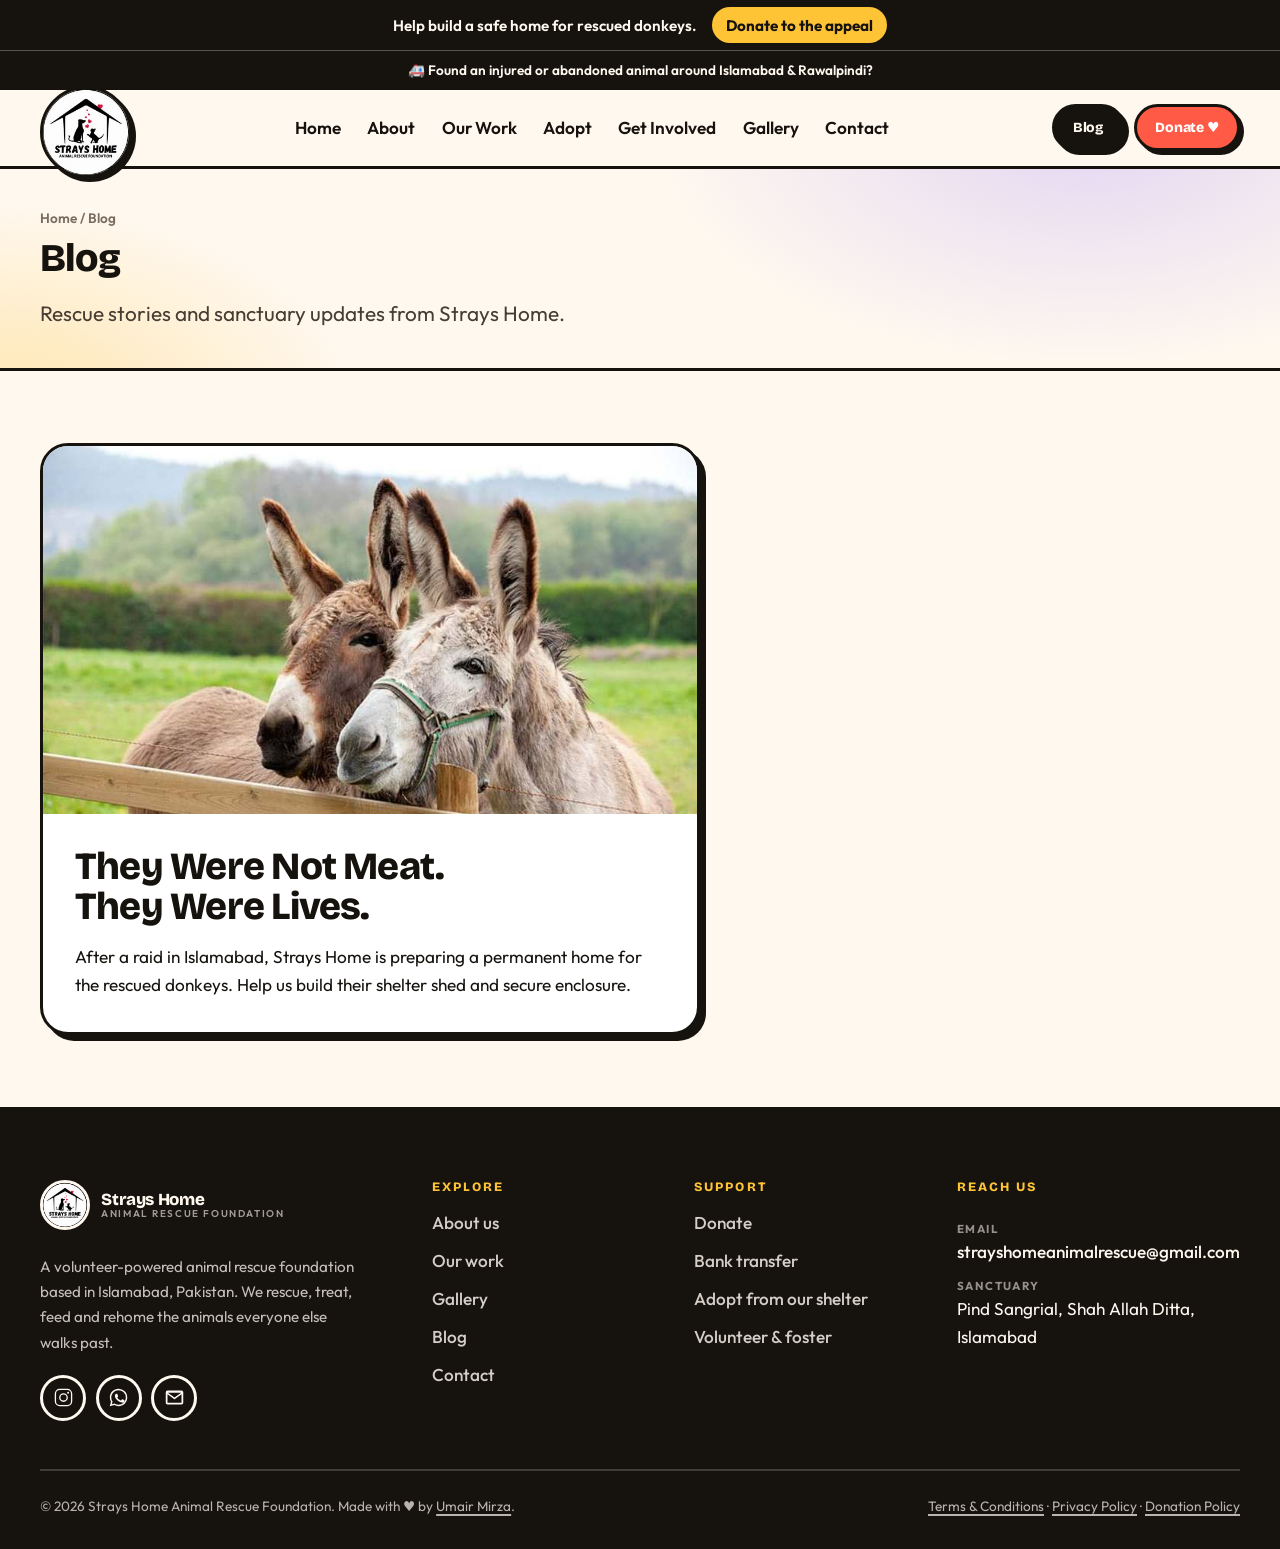
==== commit 12df4642: "Make Blog prominent in the site header" ====
--- a/stories/index.html
+++ b/stories/index.html
@@ -63,11 +63,11 @@
       <a href="../adopt.html">Adopt</a>
       <a href="../get-involved.html">Get Involved</a>
       <a href="../gallery.html">Gallery</a>
-      <a href="./" aria-current="page">Blog</a>
       <a href="../contact.html">Contact</a>
       <a class="btn btn--sm nav__cta" href="../donate.html">Donate ♥</a>
     </nav>
     <div class="header-cta">
+      <a class="btn btn--sm btn--teal header-blog" href="./" aria-current="page">Blog</a>
       <a class="btn btn--sm" href="../donate.html">Donate ♥</a>
       <button class="nav-toggle" type="button" aria-expanded="false" aria-controls="primary-nav" aria-label="Open menu"><span></span></button>
     </div>
--- a/assets/css/styles.css
+++ b/assets/css/styles.css
@@ -354,6 +354,11 @@
 
 .header-cta { display: flex; align-items: center; gap: 0.6rem; }
 
+.header-blog[aria-current] {
+  --btn-bg: var(--ink);
+  --btn-fg: var(--cream);
+}
+
 .nav-toggle {
   display: none;
   width: 48px; height: 48px;
@@ -390,7 +395,7 @@
 
 @media (max-width: 1080px) {
   .nav-toggle { display: grid; }
-  .header-cta .btn { display: none; }
+  .header-cta .btn:not(.header-blog) { display: none; }
   .nav {
     position: absolute;
     top: 100%;
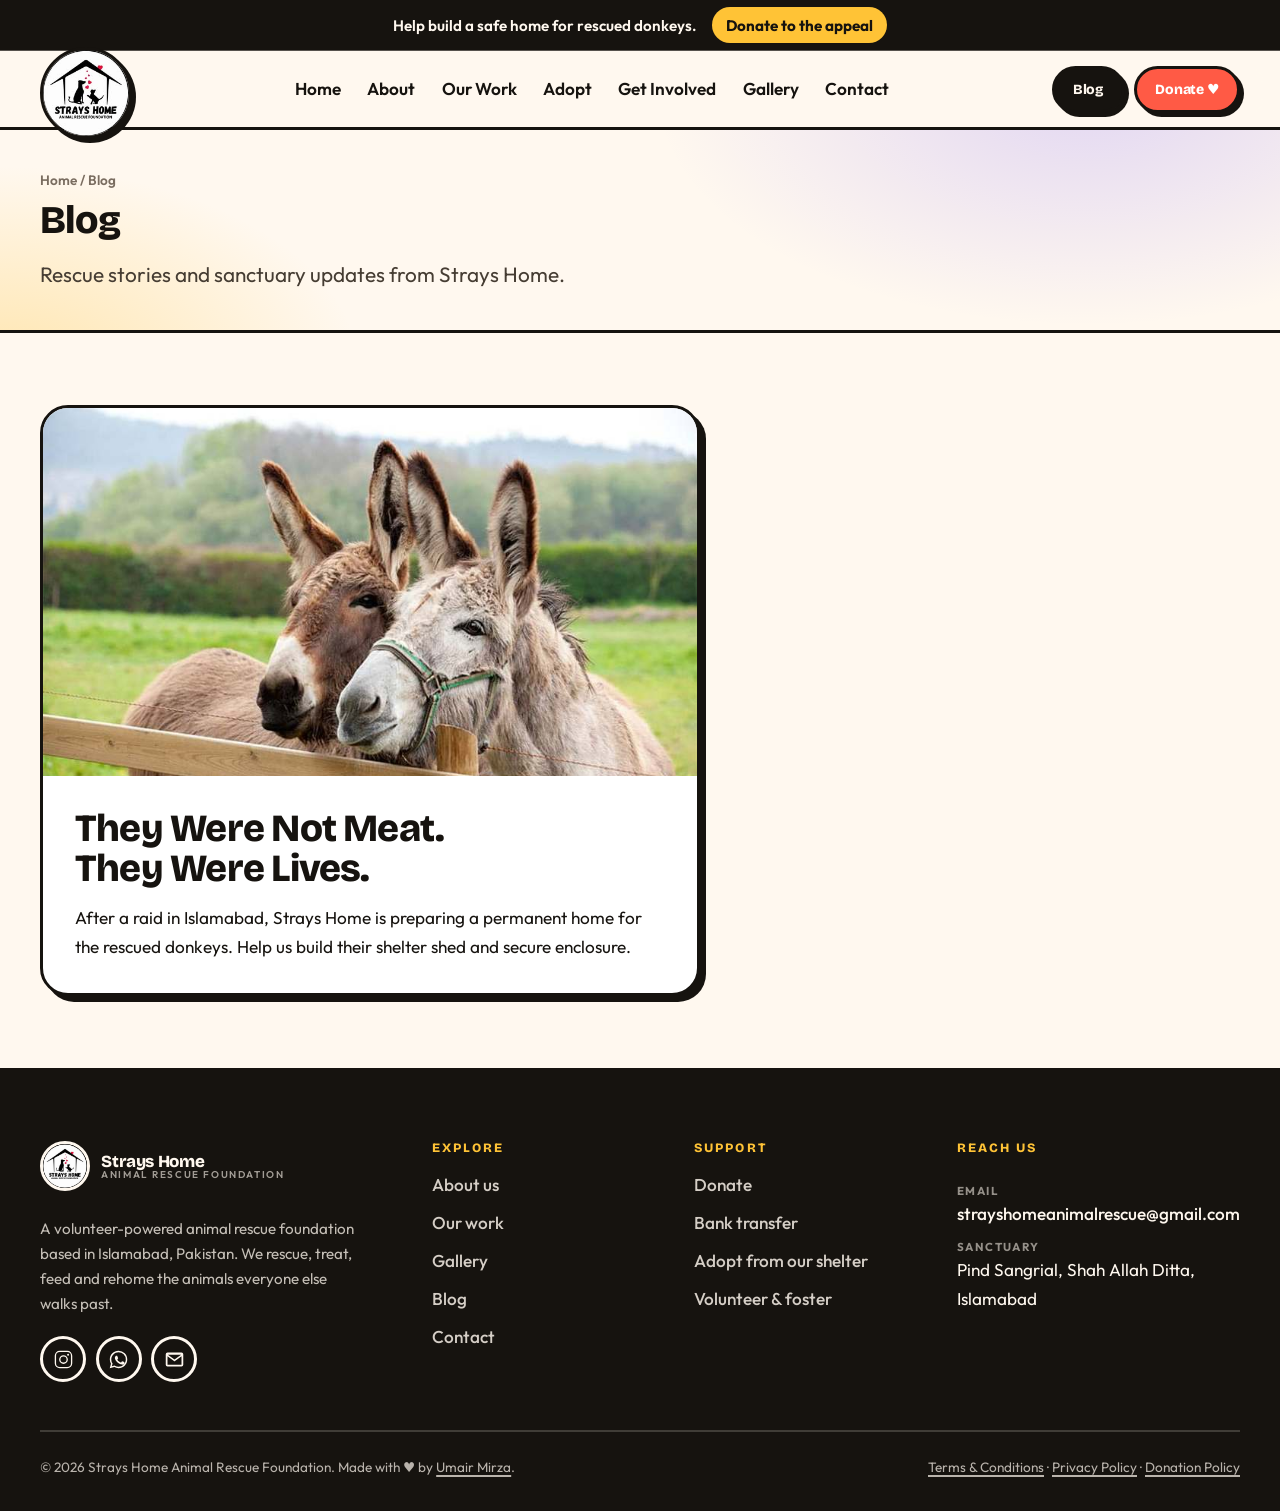
==== commit ca733e0f: "Route rescue appeal to existing donation options" ====
--- a/stories/index.html
+++ b/stories/index.html
@@ -37,13 +37,6 @@
   <div class="wrap rescue-appeal__inner">
     <p>Help build a safe home for rescued donkeys.</p>
     <a class="rescue-appeal__link" href="../donate.html#donkey-rescue">Donate to the appeal</a>
-  </div>
-</div>
-
-<div class="topbar">
-  <div class="wrap topbar__inner">
-    <span>🚑 Found an injured or abandoned animal around Islamabad &amp; Rawalpindi?</span>
-
   </div>
 </div>
 
--- a/assets/css/styles.css
+++ b/assets/css/styles.css
@@ -215,26 +215,6 @@
 .btn-row { display: flex; flex-wrap: wrap; gap: 0.9rem; }
 
 /* ---------- Header ---------- */
-.topbar {
-  background: var(--ink);
-  color: var(--cream);
-  font-size: 0.85rem;
-  font-weight: 600;
-}
-.topbar__inner {
-  display: flex;
-  align-items: center;
-  justify-content: center;
-  gap: 1.25rem;
-  flex-wrap: wrap;
-  padding: 0.5rem 0;
-  text-align: center;
-}
-.topbar a { color: var(--sun); font-weight: 800; }
-@media (max-width: 780px) {
-  .topbar { display: none; }
-}
-
 .rescue-appeal {
   background: var(--ink);
   color: var(--cream);
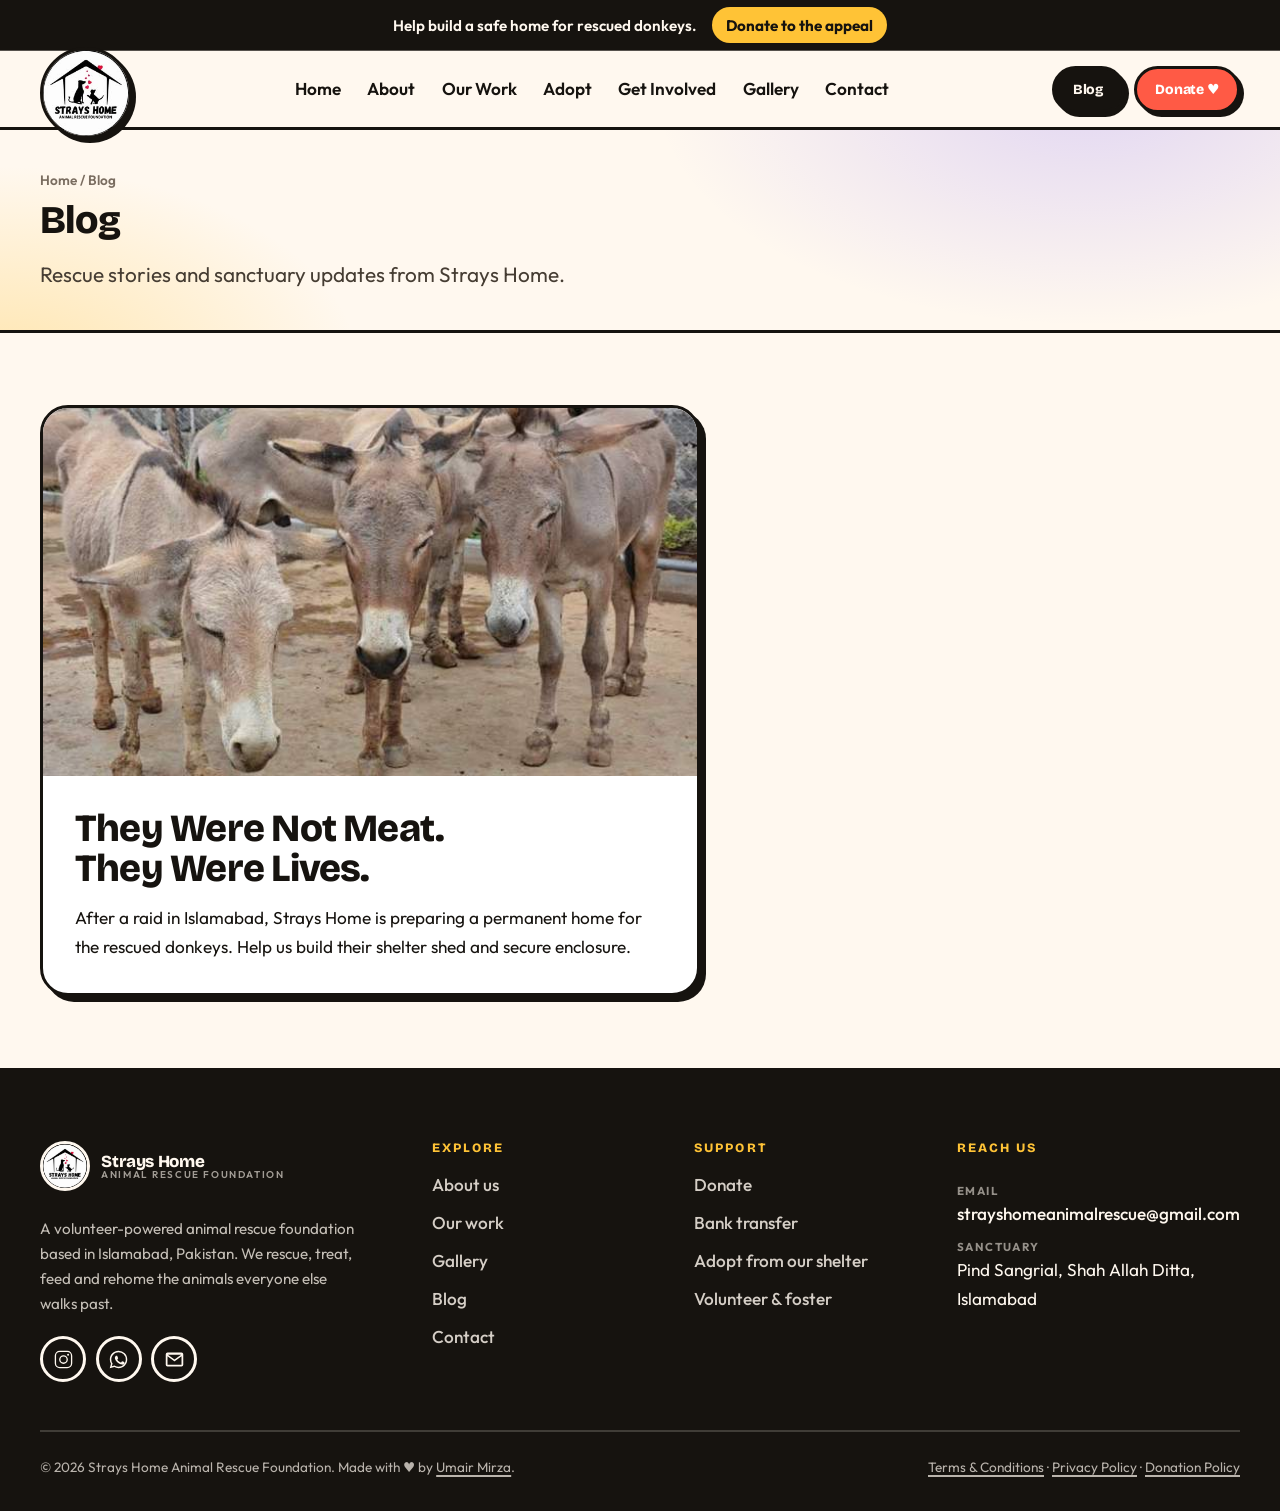
==== commit 31406209: "Use one enclosure photo for the donkey rescue story" ====
--- a/stories/index.html
+++ b/stories/index.html
@@ -79,7 +79,7 @@
   <section class="section section--tight" aria-label="Blog posts">
     <div class="wrap story-list">
       <article class="card story-preview">
-        <img class="story-preview__photo" src="../assets/stories/donkey-rescue/donkeys-at-fence.jpg" alt="Two donkeys looking over a wooden fence" width="860" height="573" decoding="async">
+        <img class="story-preview__photo" src="../assets/stories/donkey-rescue/donkeys-in-enclosure.jpg" alt="Donkeys standing together in an outdoor enclosure" width="640" height="360" decoding="async">
         <div class="story-preview__body">
           <h2><a href="they-were-not-meat-they-were-lives/">They Were Not Meat. They Were Lives.</a></h2>
           <p class="mt-2">After a raid in Islamabad, Strays Home is preparing a permanent home for the rescued donkeys. Help us build their shelter shed and secure enclosure.</p>
--- a/assets/css/styles.css
+++ b/assets/css/styles.css
@@ -966,16 +966,7 @@
   border-radius: var(--r-md);
 }
 .story__body { margin-top: clamp(2rem, 6vw, 3.5rem); }
-.story__photos {
-  display: grid;
-  gap: 0.85rem;
-  margin-block: 1.75rem;
-}
-.story__photos .story__photo { aspect-ratio: 3 / 2; object-fit: cover; }
 .story__donate .btn { color: var(--ink); }
-@media (min-width: 560px) {
-  .story__photos { grid-template-columns: repeat(2, minmax(0, 1fr)); }
-}
 
 /* ---------- Callout ---------- */
 .callout {
